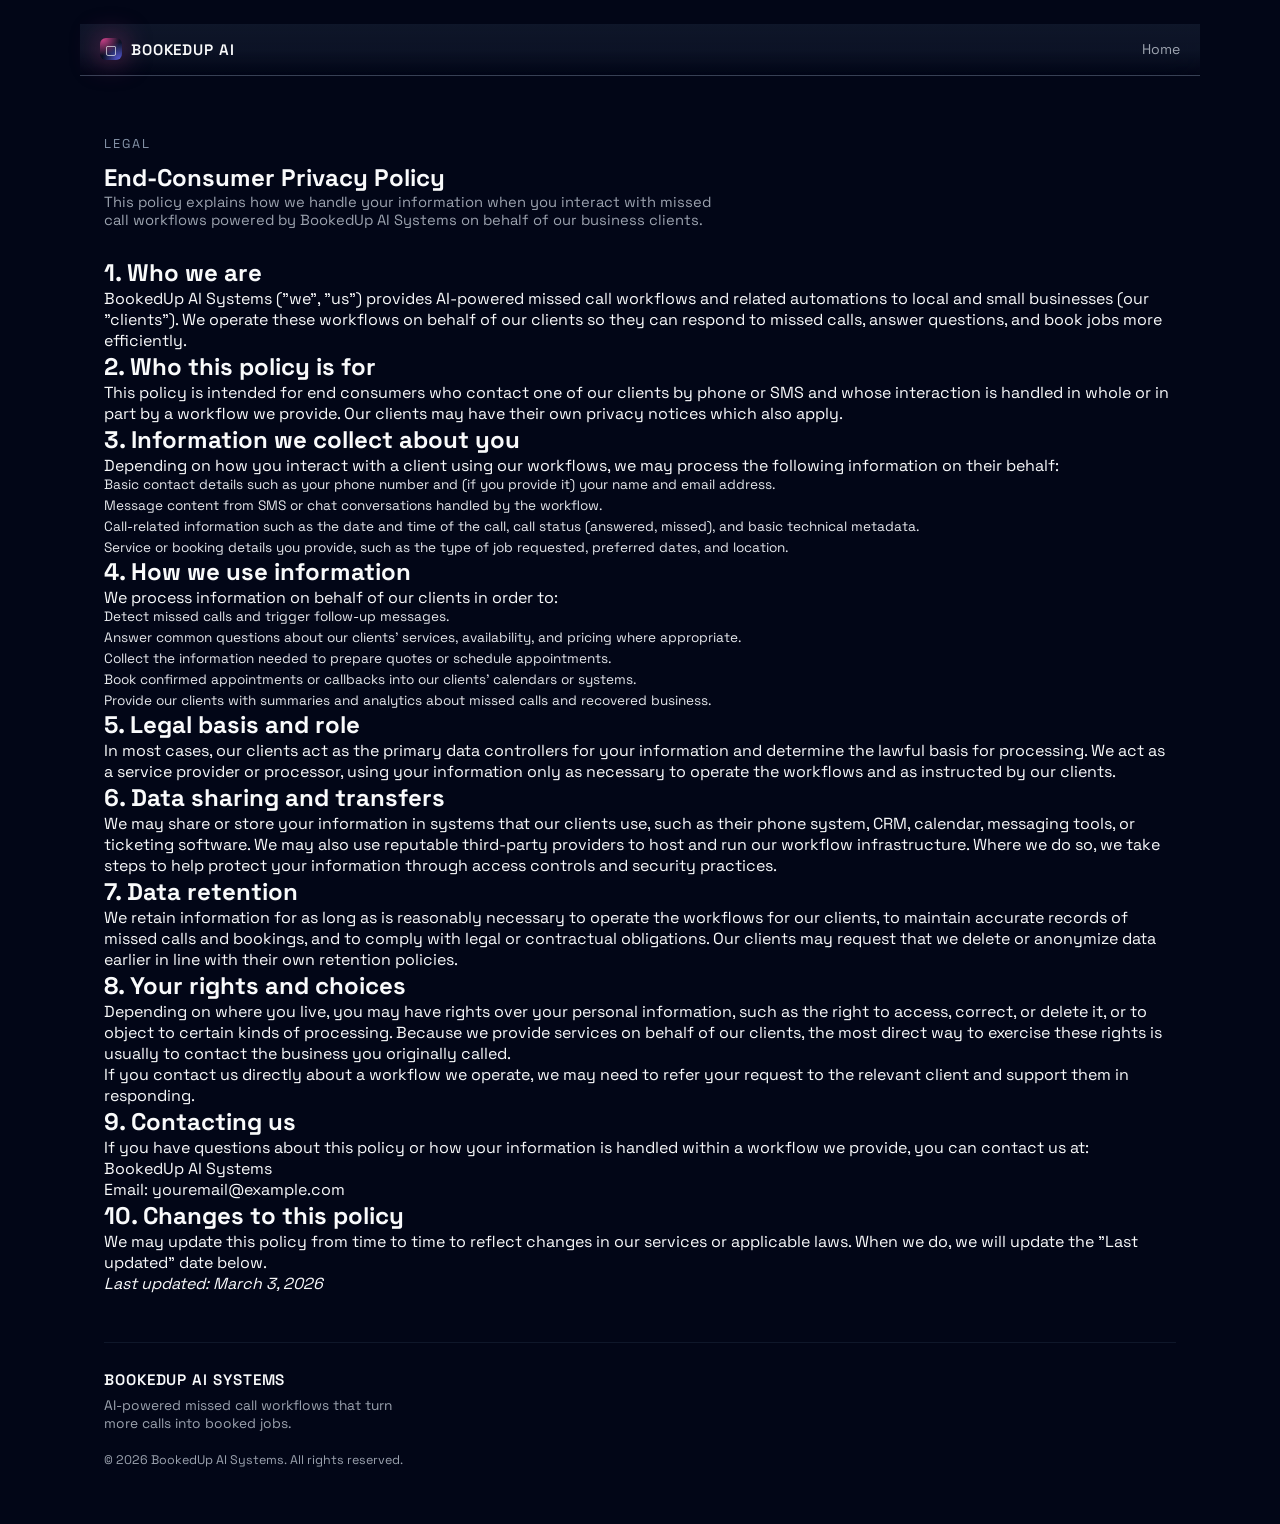
==== privacy.html @ ad3984df "initial" ====
<!DOCTYPE html>
<html lang="en">
<head>
  <meta charset="UTF-8">
  <title>End-Consumer Privacy Policy | BookedUp AI Systems</title>
  <meta name="viewport" content="width=device-width, initial-scale=1.0">
  <meta name="description" content="End-consumer privacy policy explaining how BookedUp AI Systems handles data when powering missed call workflows for local businesses.">
  <link rel="preconnect" href="https://fonts.googleapis.com">
  <link rel="preconnect" href="https://fonts.gstatic.com" crossorigin>
  <link href="https://fonts.googleapis.com/css2?family=Space+Grotesk:wght@400;500;600;700&display=swap" rel="stylesheet">
  <link rel="stylesheet" href="styles.css">
  <script src="script.js" defer></script>
</head>
<body>
  <div class="page">
    <header class="site-header">
      <div class="logo">
        <span class="logo-mark">▢</span>
        <span class="logo-text">BookedUp AI</span>
      </div>
      <nav class="site-nav">
        <a href="index.html#top">Home</a>
      </nav>
    </header>

    <main>
      <section class="section" id="privacy">
        <div class="section-heading" data-reveal>
          <p class="eyebrow">Legal</p>
          <h1>End-Consumer Privacy Policy</h1>
          <p class="section-subtitle">
            This policy explains how we handle your information when you interact with missed call workflows powered by BookedUp AI Systems on behalf of our business clients.
          </p>
        </div>
        <div data-reveal>
          <h2>1. Who we are</h2>
          <p>
            BookedUp AI Systems ("we", "us") provides AI-powered missed call workflows and related automations to local and small businesses (our "clients").
            We operate these workflows on behalf of our clients so they can respond to missed calls, answer questions, and book jobs more efficiently.
          </p>

          <h2>2. Who this policy is for</h2>
          <p>
            This policy is intended for end consumers who contact one of our clients by phone or SMS and whose interaction is handled in whole or in part by a workflow we provide.
            Our clients may have their own privacy notices which also apply.
          </p>

          <h2>3. Information we collect about you</h2>
          <p>Depending on how you interact with a client using our workflows, we may process the following information on their behalf:</p>
          <ul class="card-list">
            <li>Basic contact details such as your phone number and (if you provide it) your name and email address.</li>
            <li>Message content from SMS or chat conversations handled by the workflow.</li>
            <li>Call-related information such as the date and time of the call, call status (answered, missed), and basic technical metadata.</li>
            <li>Service or booking details you provide, such as the type of job requested, preferred dates, and location.</li>
          </ul>

          <h2>4. How we use information</h2>
          <p>We process information on behalf of our clients in order to:</p>
          <ul class="card-list">
            <li>Detect missed calls and trigger follow-up messages.</li>
            <li>Answer common questions about our clients' services, availability, and pricing where appropriate.</li>
            <li>Collect the information needed to prepare quotes or schedule appointments.</li>
            <li>Book confirmed appointments or callbacks into our clients' calendars or systems.</li>
            <li>Provide our clients with summaries and analytics about missed calls and recovered business.</li>
          </ul>

          <h2>5. Legal basis and role</h2>
          <p>
            In most cases, our clients act as the primary data controllers for your information and determine the lawful basis for processing.
            We act as a service provider or processor, using your information only as necessary to operate the workflows and as instructed by our clients.
          </p>

          <h2>6. Data sharing and transfers</h2>
          <p>
            We may share or store your information in systems that our clients use, such as their phone system, CRM, calendar, messaging tools, or ticketing software.
            We may also use reputable third-party providers to host and run our workflow infrastructure. Where we do so, we take steps to help protect your information through access controls and security practices.
          </p>

          <h2>7. Data retention</h2>
          <p>
            We retain information for as long as is reasonably necessary to operate the workflows for our clients, to maintain accurate records of missed calls and bookings, and to comply with legal or contractual obligations.
            Our clients may request that we delete or anonymize data earlier in line with their own retention policies.
          </p>

          <h2>8. Your rights and choices</h2>
          <p>
            Depending on where you live, you may have rights over your personal information, such as the right to access, correct, or delete it, or to object to certain kinds of processing.
            Because we provide services on behalf of our clients, the most direct way to exercise these rights is usually to contact the business you originally called.
          </p>
          <p>
            If you contact us directly about a workflow we operate, we may need to refer your request to the relevant client and support them in responding.
          </p>

          <h2>9. Contacting us</h2>
          <p>
            If you have questions about this policy or how your information is handled within a workflow we provide, you can contact us at:
          </p>
          <p>
            BookedUp AI Systems<br>
            Email: youremail@example.com
          </p>

          <h2>10. Changes to this policy</h2>
          <p>
            We may update this policy from time to time to reflect changes in our services or applicable laws. When we do, we will update the "Last updated" date below.
          </p>
          <p><em>Last updated: March 3, 2026</em></p>
        </div>
      </section>
    </main>

    <footer class="site-footer">
      <div class="footer-main">
        <div class="footer-brand">
          <span class="logo-text">BookedUp AI Systems</span>
          <p>AI-powered missed call workflows that turn more calls into booked jobs.</p>
        </div>
      </div>
      <div class="footer-bottom">
        <span>© <span id="year"></span> BookedUp AI Systems. All rights reserved.</span>
      </div>
    </footer>
  </div>
</body>
</html>
---- styles.css ----
:root {
  --bg: #050509;
  --bg-elevated: #0c0c16;
  --bg-alt: #0b1020;
  --border-subtle: rgba(148, 163, 184, 0.3);
  --border-soft: rgba(148, 163, 184, 0.18);
  --text: #f9fafb;
  --text-muted: #9ca3af;
  --accent-1: #6366f1;
  --accent-2: #ec4899;
  --accent-3: #22c55e;
  --radius-lg: 20px;
  --radius-md: 14px;
  --radius-pill: 999px;
  --shadow-soft: 0 22px 55px rgba(15, 23, 42, 0.85);
}

* {
  box-sizing: border-box;
  margin: 0;
  padding: 0;
}

html,
body {
  height: 100%;
}

body {
  font-family: "Space Grotesk", system-ui, -apple-system, BlinkMacSystemFont, "Segoe UI", sans-serif;
  background: radial-gradient(circle at top, #020617 0, #020617 35%, #020617 40%, #020617 100%),
    radial-gradient(circle at 10% -10%, rgba(99, 102, 241, 0.5), transparent 55%),
    radial-gradient(circle at 90% -10%, rgba(236, 72, 153, 0.4), transparent 55%),
    #020617;
  color: var(--text);
  -webkit-font-smoothing: antialiased;
  scroll-behavior: smooth;
}

a {
  color: inherit;
  text-decoration: none;
}

img {
  max-width: 100%;
  display: block;
}

button,
input,
textarea {
  font-family: inherit;
}

.page {
  max-width: 1120px;
  margin: 0 auto;
  padding: 1.5rem 1.5rem 3.5rem;
  position: relative;
}

.site-header {
  position: sticky;
  top: 0;
  z-index: 40;
  display: flex;
  align-items: center;
  justify-content: space-between;
  padding: 0.9rem 1.25rem;
  margin: 0 -1.5rem 1.5rem;
  background: linear-gradient(to bottom, rgba(15, 23, 42, 0.96), rgba(15, 23, 42, 0.8), transparent);
  backdrop-filter: blur(18px);
  border-bottom: 1px solid rgba(148, 163, 184, 0.3);
}

.logo {
  display: inline-flex;
  align-items: center;
  gap: 0.55rem;
}

.logo-mark {
  width: 22px;
  height: 22px;
  border-radius: 6px;
  display: inline-flex;
  align-items: center;
  justify-content: center;
  background: radial-gradient(circle at 10% 0, rgba(236, 72, 153, 0.9), transparent 60%),
    radial-gradient(circle at 90% 100%, rgba(99, 102, 241, 0.9), transparent 60%);
  box-shadow: 0 0 28px rgba(236, 72, 153, 0.5);
  color: #e5e7eb;
  font-size: 0.8rem;
}

.logo-text {
  font-weight: 600;
  letter-spacing: 0.06em;
  font-size: 0.95rem;
  text-transform: uppercase;
}

.logo-text span:last-child {
  margin-left: 0.25rem;
  padding: 0.1rem 0.45rem;
  border-radius: 999px;
  background: linear-gradient(90deg, rgba(99, 102, 241, 0.2), rgba(236, 72, 153, 0.25));
  border: 1px solid rgba(129, 140, 248, 0.4);
  font-size: 0.75rem;
}

.site-nav {
  display: flex;
  align-items: center;
  gap: 1.4rem;
  font-size: 0.88rem;
}

.site-nav a {
  position: relative;
  color: var(--text-muted);
  transition: color 0.18s ease;
}

.site-nav a::after {
  content: "";
  position: absolute;
  inset-inline: 0;
  bottom: -0.35rem;
  height: 1px;
  transform: scaleX(0);
  transform-origin: center;
  background: linear-gradient(90deg, var(--accent-1), var(--accent-2));
  transition: transform 0.18s ease;
}

.site-nav a:hover {
  color: var(--text);
}

.site-nav a:hover::after {
  transform: scaleX(1);
}

.nav-cta {
  padding: 0.45rem 0.9rem;
  border-radius: 999px;
  border: 1px solid rgba(129, 140, 248, 0.7);
  background: radial-gradient(circle at 0 0, rgba(236, 72, 153, 0.55), transparent 70%),
    radial-gradient(circle at 100% 100%, rgba(56, 189, 248, 0.4), transparent 70%),
    rgba(15, 23, 42, 0.8);
  color: #f9fafb;
  font-size: 0.8rem;
}

.hero {
  position: relative;
  display: grid;
  grid-template-columns: minmax(0, 1fr);
  gap: 2.4rem;
  padding: 1.4rem 1.25rem 2.5rem;
  margin: 0 -1.25rem 1.5rem;
}

.hero-bg-orbit {
  position: absolute;
  border-radius: 999px;
  filter: blur(32px);
  opacity: 0.8;
  z-index: -1;
}

.orbit-1 {
  width: 420px;
  height: 420px;
  top: -90px;
  left: -40px;
  background: radial-gradient(circle at 10% 0, rgba(236, 72, 153, 0.6), transparent 60%);
}

.orbit-2 {
  width: 520px;
  height: 520px;
  top: -120px;
  right: -120px;
  background: radial-gradient(circle at 90% 10%, rgba(59, 130, 246, 0.7), transparent 60%);
}

.hero-content {
  align-self: center;
  max-width: 100%;
}

.eyebrow {
  font-size: 0.8rem;
  text-transform: uppercase;
  letter-spacing: 0.16em;
  color: rgba(148, 163, 184, 0.9);
  margin-bottom: 0.6rem;
}

.hero h1 {
  font-size: clamp(2.35rem, 3.1vw, 3.1rem);
  line-height: 1.12;
  margin-bottom: 0.9rem;
  letter-spacing: -0.03em;
  background: linear-gradient(120deg, #e5e7eb, #f9fafb 35%, #a5b4fc 70%, #f472b6 100%);
  -webkit-background-clip: text;
  background-clip: text;
  color: transparent;
}

.hero-subtitle {
  font-size: 0.98rem;
  color: var(--text-muted);
  max-width: 34rem;
}

.hero-actions {
  display: flex;
  flex-wrap: wrap;
  gap: 0.9rem;
  margin: 1.45rem 0 1.3rem;
}

.btn {
  display: inline-flex;
  align-items: center;
  justify-content: center;
  padding: 0.7rem 1.2rem;
  border-radius: var(--radius-pill);
  border: 1px solid transparent;
  font-size: 0.9rem;
  font-weight: 500;
  cursor: pointer;
  transition: transform 0.12s ease, box-shadow 0.12s ease, background 0.18s ease, border-color 0.18s ease, color 0.18s ease;
}

.btn.primary {
  background: linear-gradient(120deg, var(--accent-1), var(--accent-2));
  border-color: rgba(129, 140, 248, 0.9);
  box-shadow: 0 18px 50px rgba(67, 56, 202, 0.8);
  color: #fdf2f8;
}

.btn.ghost {
  background: linear-gradient(120deg, rgba(15, 23, 42, 0.95), rgba(15, 23, 42, 0.9));
  border-color: rgba(148, 163, 184, 0.45);
  color: #e5e7eb;
}

.btn.full-width {
  width: 100%;
}

.btn:hover {
  transform: translateY(-1px) scale(1.01);
  box-shadow: 0 20px 55px rgba(15, 23, 42, 0.95);
}

.hero-meta {
  display: grid;
  grid-template-columns: repeat(2, minmax(0, 1fr));
  gap: 0.9rem;
  padding-top: 0.6rem;
}

.meta-label {
  display: block;
  font-size: 0.7rem;
  color: rgba(148, 163, 184, 0.9);
  text-transform: uppercase;
  letter-spacing: 0.16em;
  margin-bottom: 0.25rem;
}

.meta-value {
  font-size: 0.85rem;
  color: #e5e7eb;
}

.hero-panel {
  align-self: stretch;
  display: flex;
}

.panel-card {
  border-radius: var(--radius-lg);
  border: 1px solid var(--border-subtle);
  background: radial-gradient(circle at 0 0, rgba(99, 102, 241, 0.16), transparent 60%),
    radial-gradient(circle at 100% 100%, rgba(236, 72, 153, 0.16), transparent 60%),
    rgba(15, 23, 42, 0.98);
  box-shadow: var(--shadow-soft);
  padding: 1.1rem 1rem 1rem;
  width: 100%;
  display: flex;
  flex-direction: column;
  gap: 0.8rem;
}

.panel-header {
  display: flex;
  align-items: center;
  justify-content: space-between;
  gap: 0.8rem;
  font-size: 0.78rem;
  color: var(--text-muted);
}

.status-dot {
  width: 9px;
  height: 9px;
  border-radius: 999px;
  background: radial-gradient(circle at 30% 0, #a3e635, #22c55e);
  box-shadow: 0 0 14px rgba(22, 163, 74, 0.9);
}

.status-pill {
  padding: 0.2rem 0.7rem;
  border-radius: 999px;
  border: 1px solid rgba(148, 163, 184, 0.55);
  background: rgba(15, 23, 42, 0.9);
  color: #e5e7eb;
}

.panel-body {
  padding: 0.85rem 0.65rem 0.75rem;
  border-radius: var(--radius-md);
  border: 1px solid rgba(148, 163, 184, 0.35);
  background: radial-gradient(circle at 10% 0, rgba(30, 64, 175, 0.5), transparent 60%),
    linear-gradient(135deg, rgba(15, 23, 42, 0.96), rgba(15, 23, 42, 0.93));
}

.flow-step {
  padding: 0.45rem 0.5rem;
  border-radius: 0.85rem;
  background: rgba(15, 23, 42, 0.9);
  border: 1px solid rgba(148, 163, 184, 0.35);
}

.flow-label {
  display: block;
  font-size: 0.8rem;
  font-weight: 500;
}

.flow-desc {
  font-size: 0.78rem;
  color: var(--text-muted);
}

.flow-arrow {
  height: 18px;
  border-left: 1px dashed rgba(148, 163, 184, 0.6);
  margin: 0.2rem 0.9rem;
}

.panel-footer {
  display: grid;
  grid-template-columns: repeat(3, minmax(0, 1fr));
  gap: 0.6rem;
  padding-top: 0.3rem;
}

.metric-value {
  display: block;
  font-size: 0.95rem;
  font-weight: 600;
}

.metric-label {
  font-size: 0.72rem;
  color: var(--text-muted);
}

.section {
  padding: 2.2rem 0 0;
}

.section-alt {
  margin-top: 1.4rem;
  padding: 2.3rem 1.3rem 2.2rem;
  margin-inline: -1.3rem;
  border-radius: var(--radius-lg);
  border: 1px solid var(--border-soft);
  background: radial-gradient(circle at top, rgba(15, 23, 42, 0.6), transparent 60%),
    linear-gradient(120deg, rgba(15, 23, 42, 0.96), rgba(15, 23, 42, 0.96));
}

.section-heading {
  max-width: 620px;
  margin-bottom: 1.8rem;
}

.section-heading h2 {
  font-size: 1.7rem;
  margin-bottom: 0.4rem;
  letter-spacing: -0.02em;
}

.section-subtitle {
  font-size: 0.92rem;
  color: var(--text-muted);
}

.card-grid {
  display: grid;
  grid-template-columns: repeat(2, minmax(0, 1fr));
  gap: 1.2rem;
}

.card {
  padding: 1.1rem 1rem 1rem;
  border-radius: var(--radius-md);
  border: 1px solid var(--border-soft);
  background: radial-gradient(circle at 0 0, rgba(56, 189, 248, 0.18), transparent 60%),
    linear-gradient(145deg, rgba(15, 23, 42, 0.98), rgba(15, 23, 42, 0.96));
  box-shadow: 0 16px 45px rgba(15, 23, 42, 0.9);
}

.card h3 {
  font-size: 1.05rem;
  margin-bottom: 0.4rem;
}

.card p {
  font-size: 0.9rem;
  color: var(--text-muted);
  margin-bottom: 0.7rem;
}

.card-list {
  list-style: none;
  font-size: 0.85rem;
  color: #e5e7eb;
}

.card-list li + li {
  margin-top: 0.25rem;
}

.workflow-grid {
  display: grid;
  grid-template-columns: repeat(3, minmax(0, 1fr));
  gap: 1.2rem;
}

.workflow {
  padding: 1rem 0.95rem 0.95rem;
  border-radius: var(--radius-md);
  border: 1px solid var(--border-soft);
  background: linear-gradient(140deg, rgba(15, 23, 42, 0.98), rgba(15, 23, 42, 0.96));
}

.workflow h3 {
  font-size: 1rem;
  margin-bottom: 0.3rem;
}

.workflow-tagline {
  font-size: 0.8rem;
  color: var(--text-muted);
  margin-bottom: 0.6rem;
}

.workflow-steps {
  list-style: none;
  font-size: 0.85rem;
  color: #e5e7eb;
}

.workflow-steps li + li {
  margin-top: 0.35rem;
}

.timeline {
  display: grid;
  grid-template-columns: repeat(4, minmax(0, 1fr));
  gap: 1rem;
}

.timeline-step {
  padding: 1rem 0.95rem 0.95rem;
  border-radius: var(--radius-md);
  border: 1px solid var(--border-soft);
  background: radial-gradient(circle at 0 0, rgba(236, 72, 153, 0.18), transparent 60%),
    linear-gradient(140deg, rgba(15, 23, 42, 0.98), rgba(15, 23, 42, 0.96));
}

.step-number {
  display: inline-flex;
  align-items: center;
  justify-content: center;
  width: 1.6rem;
  height: 1.6rem;
  border-radius: 999px;
  background: linear-gradient(130deg, rgba(99, 102, 241, 0.9), rgba(236, 72, 153, 0.9));
  font-size: 0.78rem;
  font-weight: 600;
  margin-bottom: 0.4rem;
}

.timeline-step h3 {
  font-size: 0.96rem;
  margin-bottom: 0.3rem;
}

.timeline-step p {
  font-size: 0.86rem;
  color: var(--text-muted);
}

.faq-list {
  display: flex;
  flex-direction: column;
  gap: 0.7rem;
}

.faq-item {
  border-radius: 1rem;
  border: 1px solid rgba(148, 163, 184, 0.5);
  background: rgba(15, 23, 42, 0.9);
  overflow: hidden;
}

.faq-question {
  width: 100%;
  padding: 0.85rem 0.95rem;
  background: transparent;
  border: none;
  display: flex;
  align-items: center;
  justify-content: space-between;
  gap: 0.6rem;
  color: inherit;
  cursor: pointer;
}

.faq-toggle {
  display: inline-flex;
  align-items: center;
  justify-content: center;
  width: 1.35rem;
  height: 1.35rem;
  border-radius: 999px;
  border: 1px solid rgba(148, 163, 184, 0.7);
  font-size: 0.9rem;
}

.faq-answer {
  padding: 0 0.95rem 0.8rem;
  font-size: 0.86rem;
  color: var(--text-muted);
  max-height: 0;
  overflow: hidden;
  transition: max-height 0.28s ease;
}

.faq-item.open .faq-answer {
  max-height: 240px;
}

.faq-item.open .faq-toggle {
  transform: rotate(45deg);
}

.section-contact {
  margin-top: 1.8rem;
}

.contact-layout {
  display: grid;
  grid-template-columns: minmax(0, 1.3fr) minmax(0, 1fr);
  gap: 1.2rem;
}

.contact-form {
  padding: 1.05rem 1rem 1.1rem;
  border-radius: var(--radius-md);
  border: 1px solid var(--border-soft);
  background: linear-gradient(135deg, rgba(15, 23, 42, 0.98), rgba(15, 23, 42, 0.96));
  box-shadow: 0 18px 50px rgba(15, 23, 42, 0.9);
}

.field-row {
  display: flex;
  gap: 0.8rem;
}

.field {
  flex: 1;
  margin-bottom: 0.8rem;
}

.field label {
  display: block;
  font-size: 0.78rem;
  color: rgba(148, 163, 184, 0.95);
  margin-bottom: 0.25rem;
}

.field input,
.field textarea {
  width: 100%;
  padding: 0.55rem 0.7rem;
  border-radius: 0.7rem;
  border: 1px solid rgba(31, 41, 55, 0.9);
  background: rgba(15, 23, 42, 0.9);
  color: var(--text);
  font-size: 0.86rem;
  outline: none;
}

.field input:focus,
.field textarea:focus {
  border-color: rgba(129, 140, 248, 0.9);
  box-shadow: 0 0 0 1px rgba(129, 140, 248, 0.8);
}

.field textarea {
  resize: vertical;
  min-height: 120px;
}

.contact-aside {
  display: flex;
  flex-direction: column;
  gap: 0.9rem;
}

.contact-meta {
  padding: 0.9rem 0.9rem 0.9rem;
  border-radius: var(--radius-md);
  border: 1px solid var(--border-soft);
  background: linear-gradient(135deg, rgba(15, 23, 42, 0.97), rgba(15, 23, 42, 0.96));
}

.contact-meta.secondary {
  background: linear-gradient(135deg, rgba(15, 23, 42, 0.97), rgba(17, 24, 39, 0.98));
}

.contact-meta h3 {
  font-size: 0.98rem;
  margin-bottom: 0.4rem;
}

.contact-meta p {
  font-size: 0.86rem;
  color: var(--text-muted);
  margin-bottom: 0.6rem;
}

.contact-list {
  list-style: none;
  font-size: 0.86rem;
  color: #e5e7eb;
}

.contact-list li + li {
  margin-top: 0.25rem;
}

.site-footer {
  margin-top: 3rem;
  border-top: 1px solid rgba(15, 23, 42, 1);
  padding-top: 1.6rem;
}

.footer-main {
  display: flex;
  justify-content: space-between;
  gap: 1.8rem;
  margin-bottom: 1.2rem;
}

.footer-brand {
  max-width: 320px;
}

.footer-brand p {
  margin-top: 0.4rem;
  font-size: 0.86rem;
  color: var(--text-muted);
}

.footer-links {
  display: flex;
  gap: 2.2rem;
  font-size: 0.84rem;
}

.footer-links a {
  display: block;
  margin-top: 0.25rem;
  color: var(--text-muted);
}

.footer-label {
  font-size: 0.76rem;
  text-transform: uppercase;
  letter-spacing: 0.16em;
  color: rgba(148, 163, 184, 0.9);
}

.footer-bottom {
  font-size: 0.78rem;
  color: var(--text-muted);
}

[data-reveal] {
  opacity: 0;
  transform: translateY(24px);
  transition: opacity 0.7s ease, transform 0.7s ease, box-shadow 0.25s ease, border-color 0.25s ease;
}

[data-reveal].visible {
  opacity: 1;
  transform: translateY(0);
}

.card.visible,
.workflow.visible,
.timeline-step.visible,
.panel-card.visible,
.contact-form.visible,
.contact-meta.visible {
  border-color: rgba(129, 140, 248, 0.75);
}

:focus-visible {
  outline: 2px solid rgba(129, 140, 248, 0.9);
  outline-offset: 2px;
}

@media (max-width: 960px) {
  .site-header {
    gap: 0.9rem;
  }

  .site-nav {
    gap: 1rem;
    font-size: 0.8rem;
  }

  .hero {
    grid-template-columns: minmax(0, 1fr);
    margin-top: 0.3rem;
  }

  .hero-panel {
    order: -1;
  }

  .panel-card {
    max-width: 420px;
    margin-inline: auto;
  }

  .workflow-grid {
    grid-template-columns: repeat(2, minmax(0, 1fr));
  }

  .timeline {
    grid-template-columns: repeat(2, minmax(0, 1fr));
  }

  .contact-layout {
    grid-template-columns: minmax(0, 1.2fr) minmax(0, 1fr);
  }
}

@media (max-width: 720px) {
  .page {
    padding-inline: 1.1rem;
  }

  .site-header {
    padding-inline: 1.1rem;
  }

  .site-nav {
    display: none;
  }

  .hero {
    padding-inline: 0.3rem;
    margin-inline: -0.3rem;
  }

  .hero-meta {
    grid-template-columns: minmax(0, 1fr);
  }

  .section-alt {
    margin-inline: -1.1rem;
  }

  .card-grid {
    grid-template-columns: minmax(0, 1fr);
  }

  .workflow-grid {
    grid-template-columns: minmax(0, 1fr);
  }

  .timeline {
    grid-template-columns: minmax(0, 1fr);
  }

  .contact-layout {
    grid-template-columns: minmax(0, 1fr);
  }

  .field-row {
    flex-direction: column;
  }

  .footer-main {
    flex-direction: column;
  }

  .footer-links {
    gap: 1.8rem;
  }
}
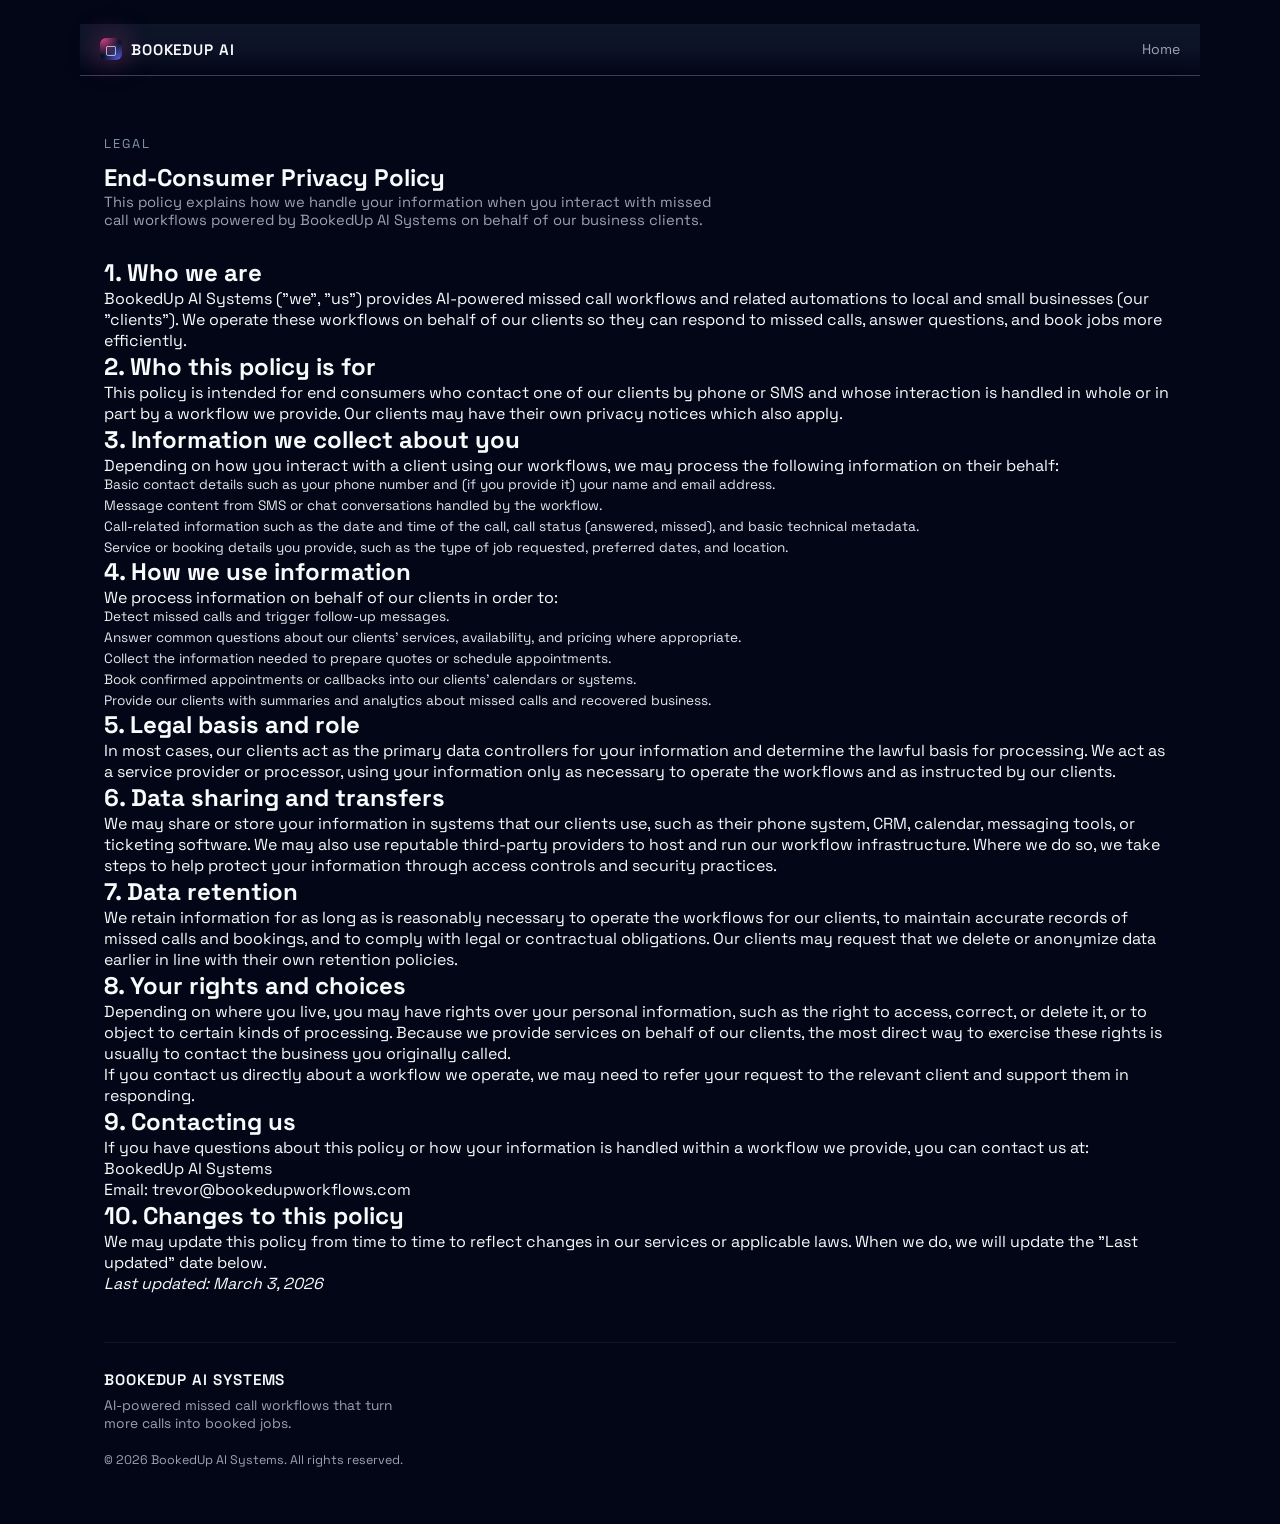
==== commit a0026eb8: "update email" ====
--- a/privacy.html
+++ b/privacy.html
@@ -97,7 +97,7 @@
           </p>
           <p>
             BookedUp AI Systems<br>
-            Email: youremail@example.com
+            Email: trevor@bookedupworkflows.com  
           </p>
 
           <h2>10. Changes to this policy</h2>
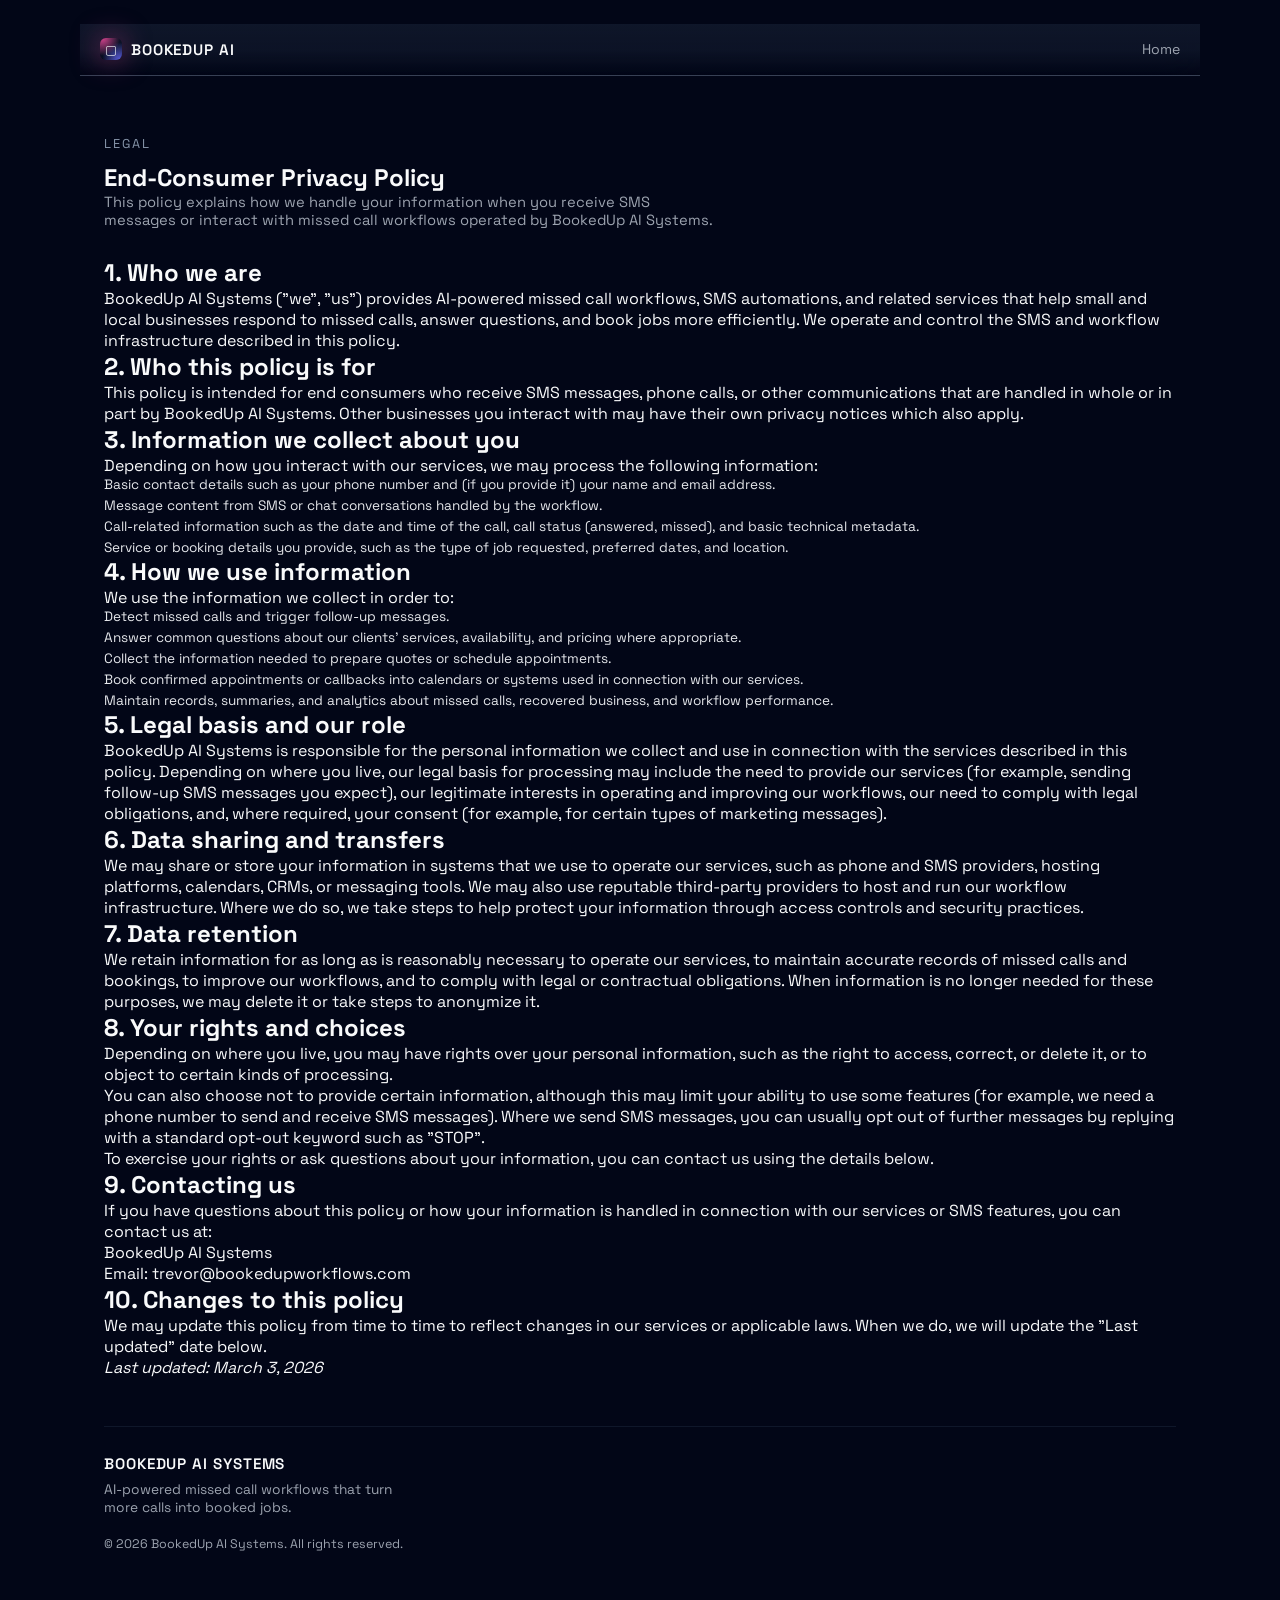
==== commit 6d2a12b3: "updated policies" ====
--- a/privacy.html
+++ b/privacy.html
@@ -4,7 +4,7 @@
   <meta charset="UTF-8">
   <title>End-Consumer Privacy Policy | BookedUp AI Systems</title>
   <meta name="viewport" content="width=device-width, initial-scale=1.0">
-  <meta name="description" content="End-consumer privacy policy explaining how BookedUp AI Systems handles data when powering missed call workflows for local businesses.">
+  <meta name="description" content="End-consumer privacy policy explaining how BookedUp AI Systems handles data when you receive SMS or interact with missed call workflows operated by us.">
   <link rel="preconnect" href="https://fonts.googleapis.com">
   <link rel="preconnect" href="https://fonts.gstatic.com" crossorigin>
   <link href="https://fonts.googleapis.com/css2?family=Space+Grotesk:wght@400;500;600;700&display=swap" rel="stylesheet">
@@ -29,24 +29,24 @@
           <p class="eyebrow">Legal</p>
           <h1>End-Consumer Privacy Policy</h1>
           <p class="section-subtitle">
-            This policy explains how we handle your information when you interact with missed call workflows powered by BookedUp AI Systems on behalf of our business clients.
+            This policy explains how we handle your information when you receive SMS messages or interact with missed call workflows operated by BookedUp AI Systems.
           </p>
         </div>
         <div data-reveal>
           <h2>1. Who we are</h2>
           <p>
-            BookedUp AI Systems ("we", "us") provides AI-powered missed call workflows and related automations to local and small businesses (our "clients").
-            We operate these workflows on behalf of our clients so they can respond to missed calls, answer questions, and book jobs more efficiently.
+            BookedUp AI Systems ("we", "us") provides AI-powered missed call workflows, SMS automations, and related services that help small and local businesses respond to missed calls, answer questions, and book jobs more efficiently.
+            We operate and control the SMS and workflow infrastructure described in this policy.
           </p>
 
           <h2>2. Who this policy is for</h2>
           <p>
-            This policy is intended for end consumers who contact one of our clients by phone or SMS and whose interaction is handled in whole or in part by a workflow we provide.
-            Our clients may have their own privacy notices which also apply.
+            This policy is intended for end consumers who receive SMS messages, phone calls, or other communications that are handled in whole or in part by BookedUp AI Systems.
+            Other businesses you interact with may have their own privacy notices which also apply.
           </p>
 
           <h2>3. Information we collect about you</h2>
-          <p>Depending on how you interact with a client using our workflows, we may process the following information on their behalf:</p>
+          <p>Depending on how you interact with our services, we may process the following information:</p>
           <ul class="card-list">
             <li>Basic contact details such as your phone number and (if you provide it) your name and email address.</li>
             <li>Message content from SMS or chat conversations handled by the workflow.</li>
@@ -55,45 +55,48 @@
           </ul>
 
           <h2>4. How we use information</h2>
-          <p>We process information on behalf of our clients in order to:</p>
+          <p>We use the information we collect in order to:</p>
           <ul class="card-list">
             <li>Detect missed calls and trigger follow-up messages.</li>
             <li>Answer common questions about our clients' services, availability, and pricing where appropriate.</li>
             <li>Collect the information needed to prepare quotes or schedule appointments.</li>
-            <li>Book confirmed appointments or callbacks into our clients' calendars or systems.</li>
-            <li>Provide our clients with summaries and analytics about missed calls and recovered business.</li>
+            <li>Book confirmed appointments or callbacks into calendars or systems used in connection with our services.</li>
+            <li>Maintain records, summaries, and analytics about missed calls, recovered business, and workflow performance.</li>
           </ul>
 
-          <h2>5. Legal basis and role</h2>
+          <h2>5. Legal basis and our role</h2>
           <p>
-            In most cases, our clients act as the primary data controllers for your information and determine the lawful basis for processing.
-            We act as a service provider or processor, using your information only as necessary to operate the workflows and as instructed by our clients.
+            BookedUp AI Systems is responsible for the personal information we collect and use in connection with the services described in this policy.
+            Depending on where you live, our legal basis for processing may include the need to provide our services (for example, sending follow-up SMS messages you expect), our legitimate interests in operating and improving our workflows, our need to comply with legal obligations, and, where required, your consent (for example, for certain types of marketing messages).
           </p>
 
           <h2>6. Data sharing and transfers</h2>
           <p>
-            We may share or store your information in systems that our clients use, such as their phone system, CRM, calendar, messaging tools, or ticketing software.
+            We may share or store your information in systems that we use to operate our services, such as phone and SMS providers, hosting platforms, calendars, CRMs, or messaging tools.
             We may also use reputable third-party providers to host and run our workflow infrastructure. Where we do so, we take steps to help protect your information through access controls and security practices.
           </p>
 
           <h2>7. Data retention</h2>
           <p>
-            We retain information for as long as is reasonably necessary to operate the workflows for our clients, to maintain accurate records of missed calls and bookings, and to comply with legal or contractual obligations.
-            Our clients may request that we delete or anonymize data earlier in line with their own retention policies.
+            We retain information for as long as is reasonably necessary to operate our services, to maintain accurate records of missed calls and bookings, to improve our workflows, and to comply with legal or contractual obligations.
+            When information is no longer needed for these purposes, we may delete it or take steps to anonymize it.
           </p>
 
           <h2>8. Your rights and choices</h2>
           <p>
             Depending on where you live, you may have rights over your personal information, such as the right to access, correct, or delete it, or to object to certain kinds of processing.
-            Because we provide services on behalf of our clients, the most direct way to exercise these rights is usually to contact the business you originally called.
           </p>
           <p>
-            If you contact us directly about a workflow we operate, we may need to refer your request to the relevant client and support them in responding.
+            You can also choose not to provide certain information, although this may limit your ability to use some features (for example, we need a phone number to send and receive SMS messages).
+            Where we send SMS messages, you can usually opt out of further messages by replying with a standard opt-out keyword such as "STOP".
+          </p>
+          <p>
+            To exercise your rights or ask questions about your information, you can contact us using the details below.
           </p>
 
           <h2>9. Contacting us</h2>
           <p>
-            If you have questions about this policy or how your information is handled within a workflow we provide, you can contact us at:
+            If you have questions about this policy or how your information is handled in connection with our services or SMS features, you can contact us at:
           </p>
           <p>
             BookedUp AI Systems<br>
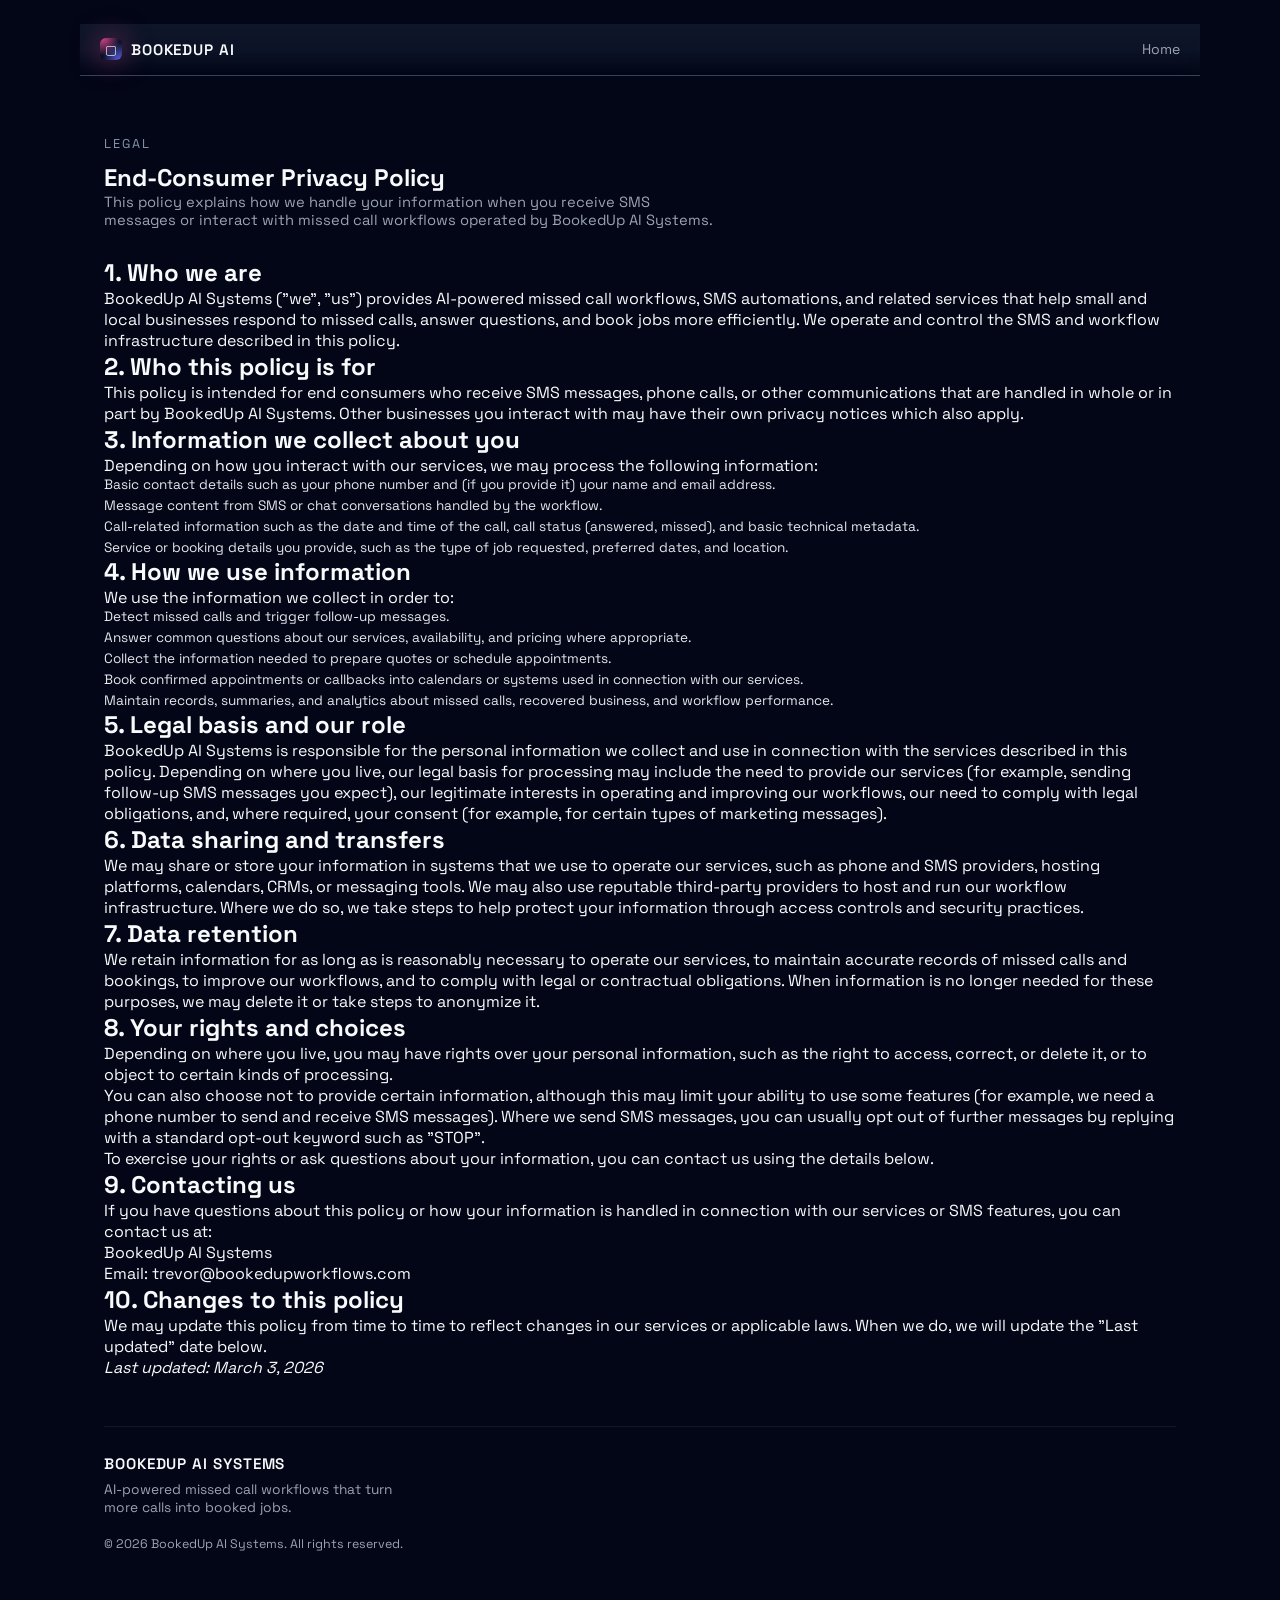
==== commit 709af177: "updated privacy" ====
--- a/privacy.html
+++ b/privacy.html
@@ -58,7 +58,7 @@
           <p>We use the information we collect in order to:</p>
           <ul class="card-list">
             <li>Detect missed calls and trigger follow-up messages.</li>
-            <li>Answer common questions about our clients' services, availability, and pricing where appropriate.</li>
+            <li>Answer common questions about our services, availability, and pricing where appropriate.</li>
             <li>Collect the information needed to prepare quotes or schedule appointments.</li>
             <li>Book confirmed appointments or callbacks into calendars or systems used in connection with our services.</li>
             <li>Maintain records, summaries, and analytics about missed calls, recovered business, and workflow performance.</li>
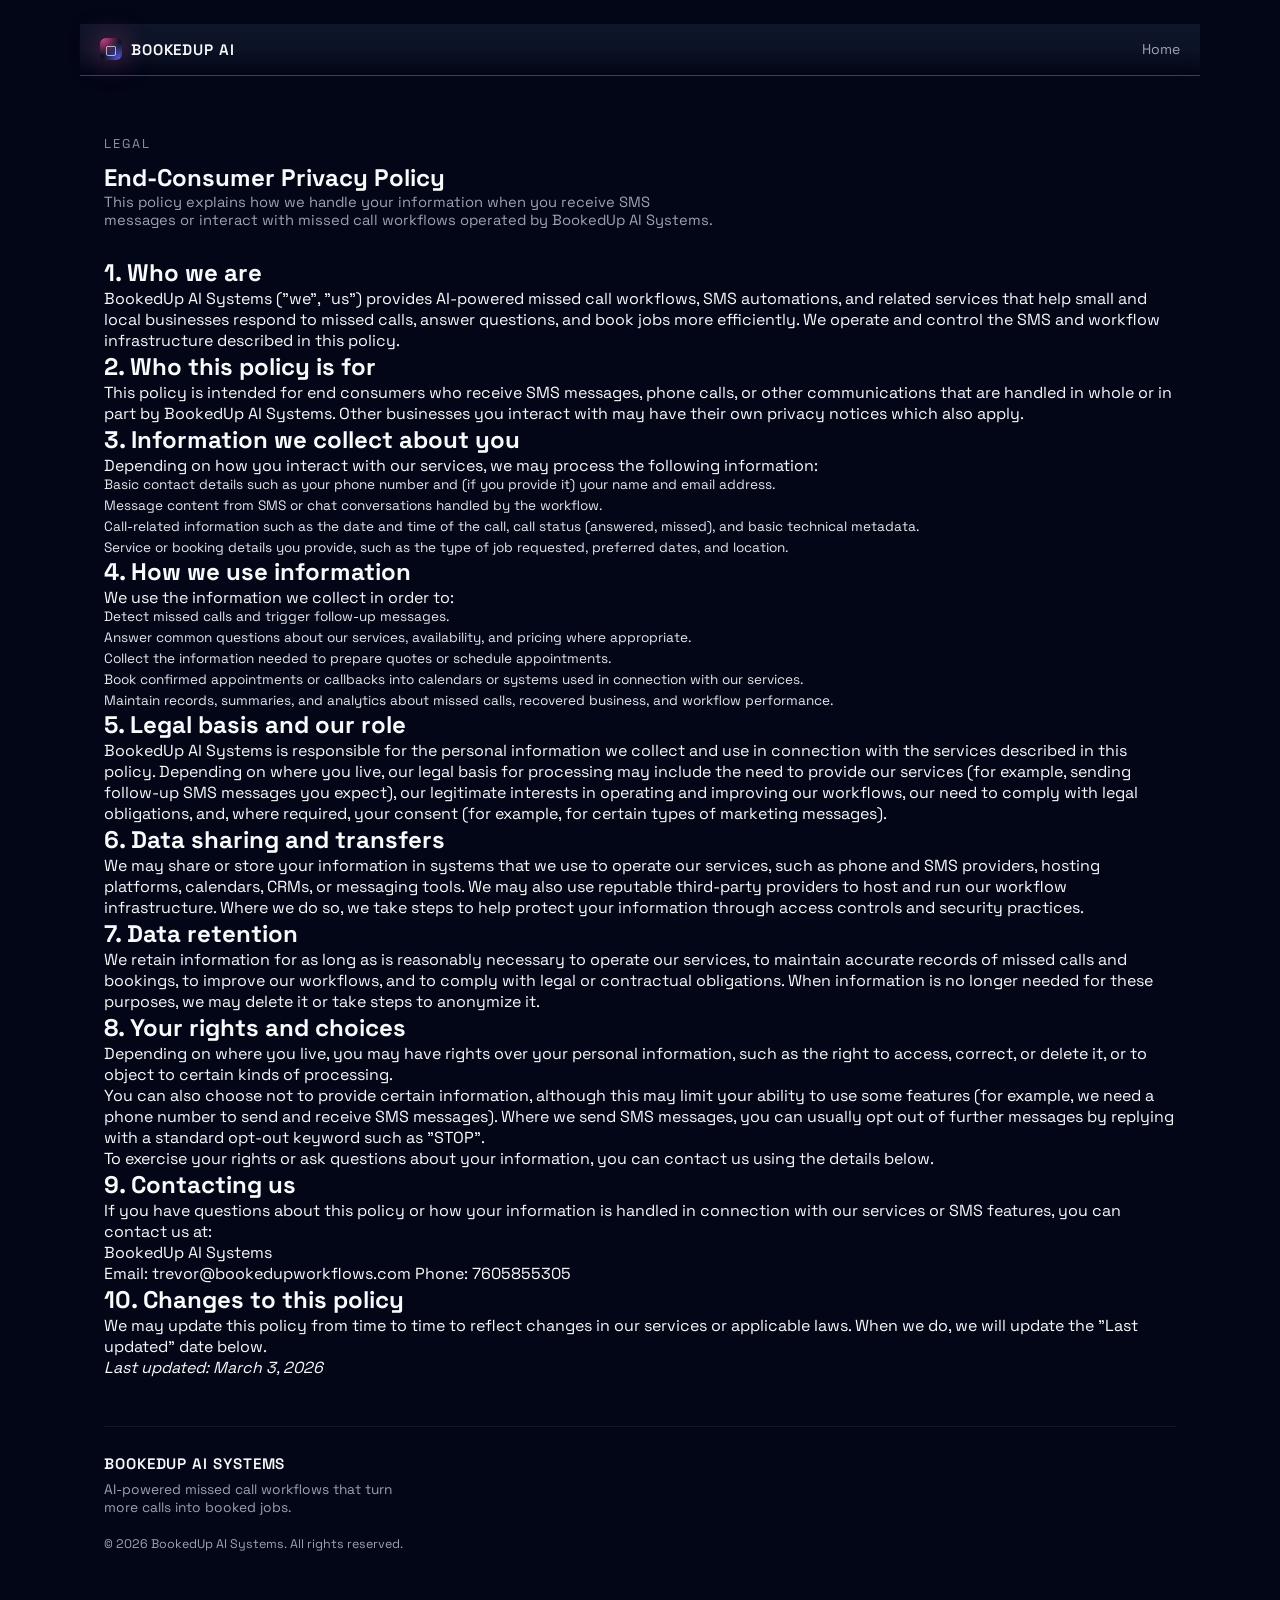
==== commit 14ba9369: "add phone" ====
--- a/privacy.html
+++ b/privacy.html
@@ -100,7 +100,8 @@
           </p>
           <p>
             BookedUp AI Systems<br>
-            Email: trevor@bookedupworkflows.com  
+            Email: trevor@bookedupworkflows.com
+            Phone: 7605855305
           </p>
 
           <h2>10. Changes to this policy</h2>
